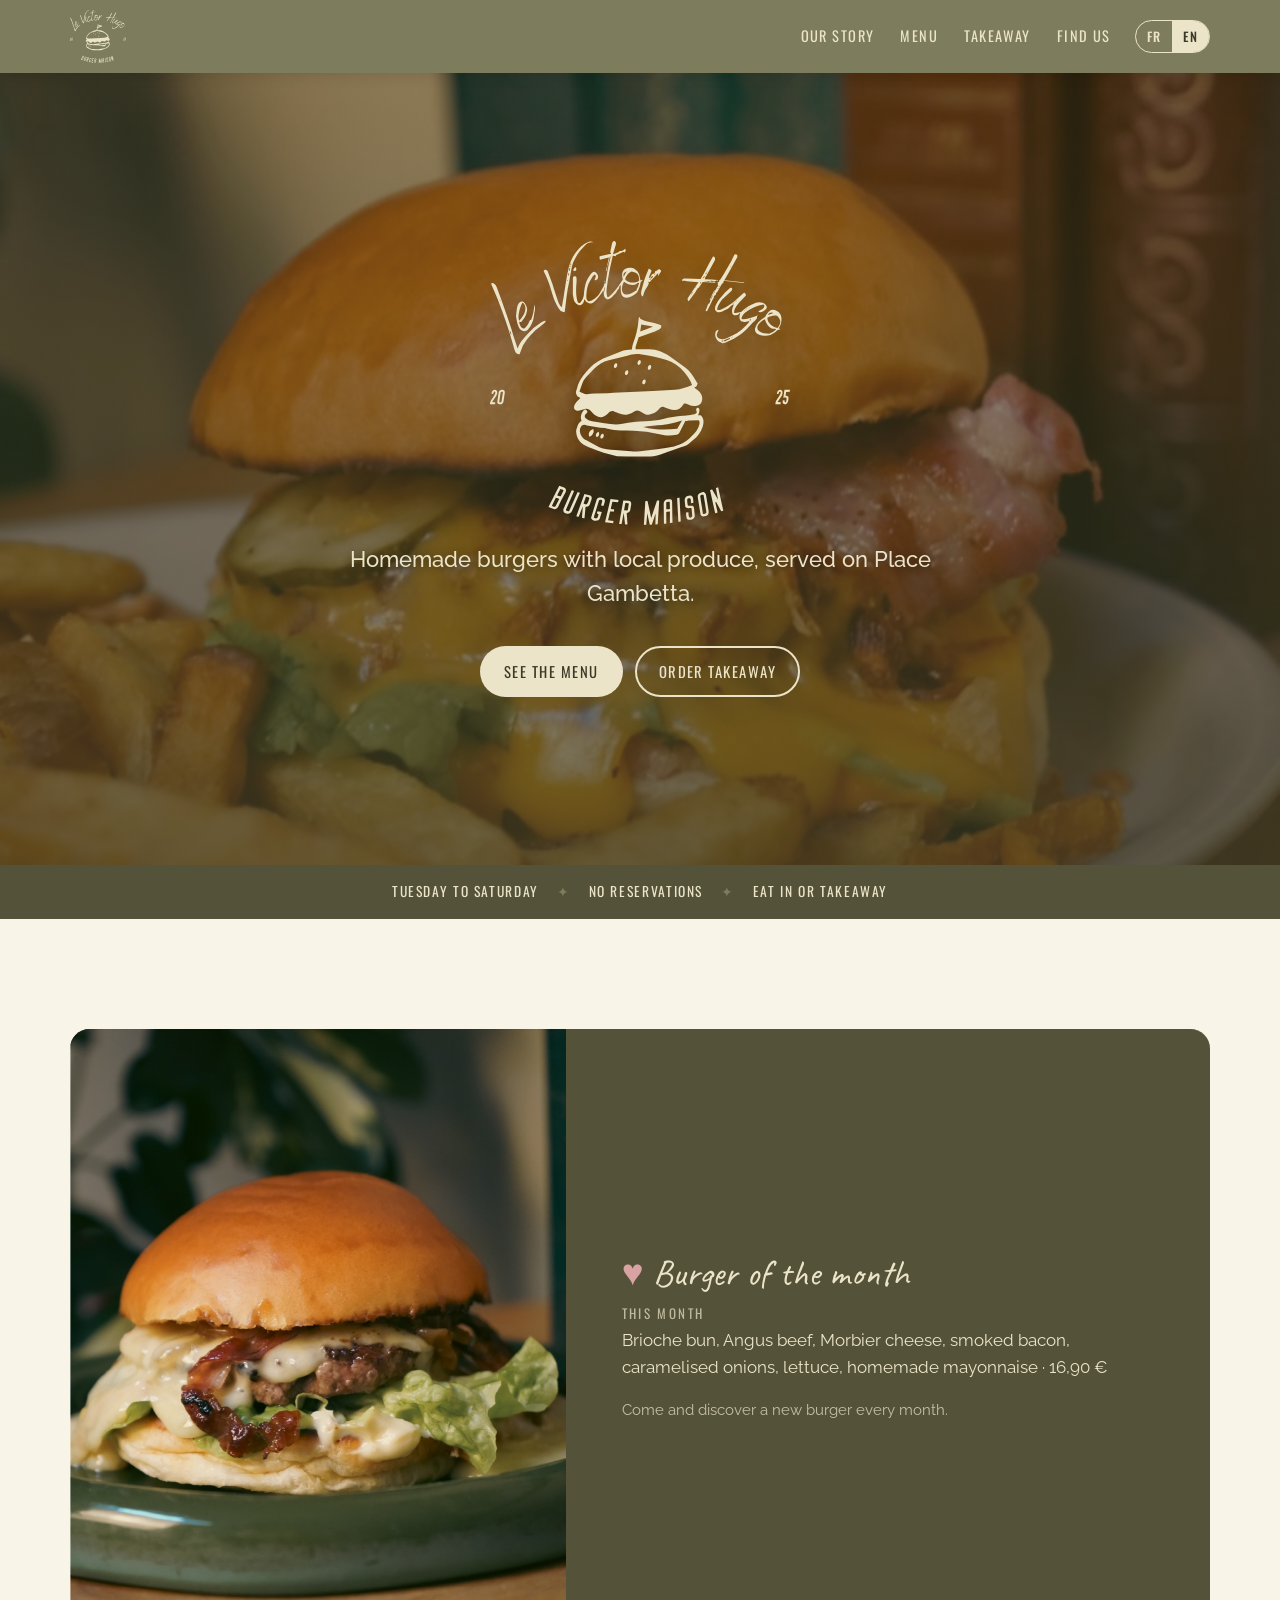
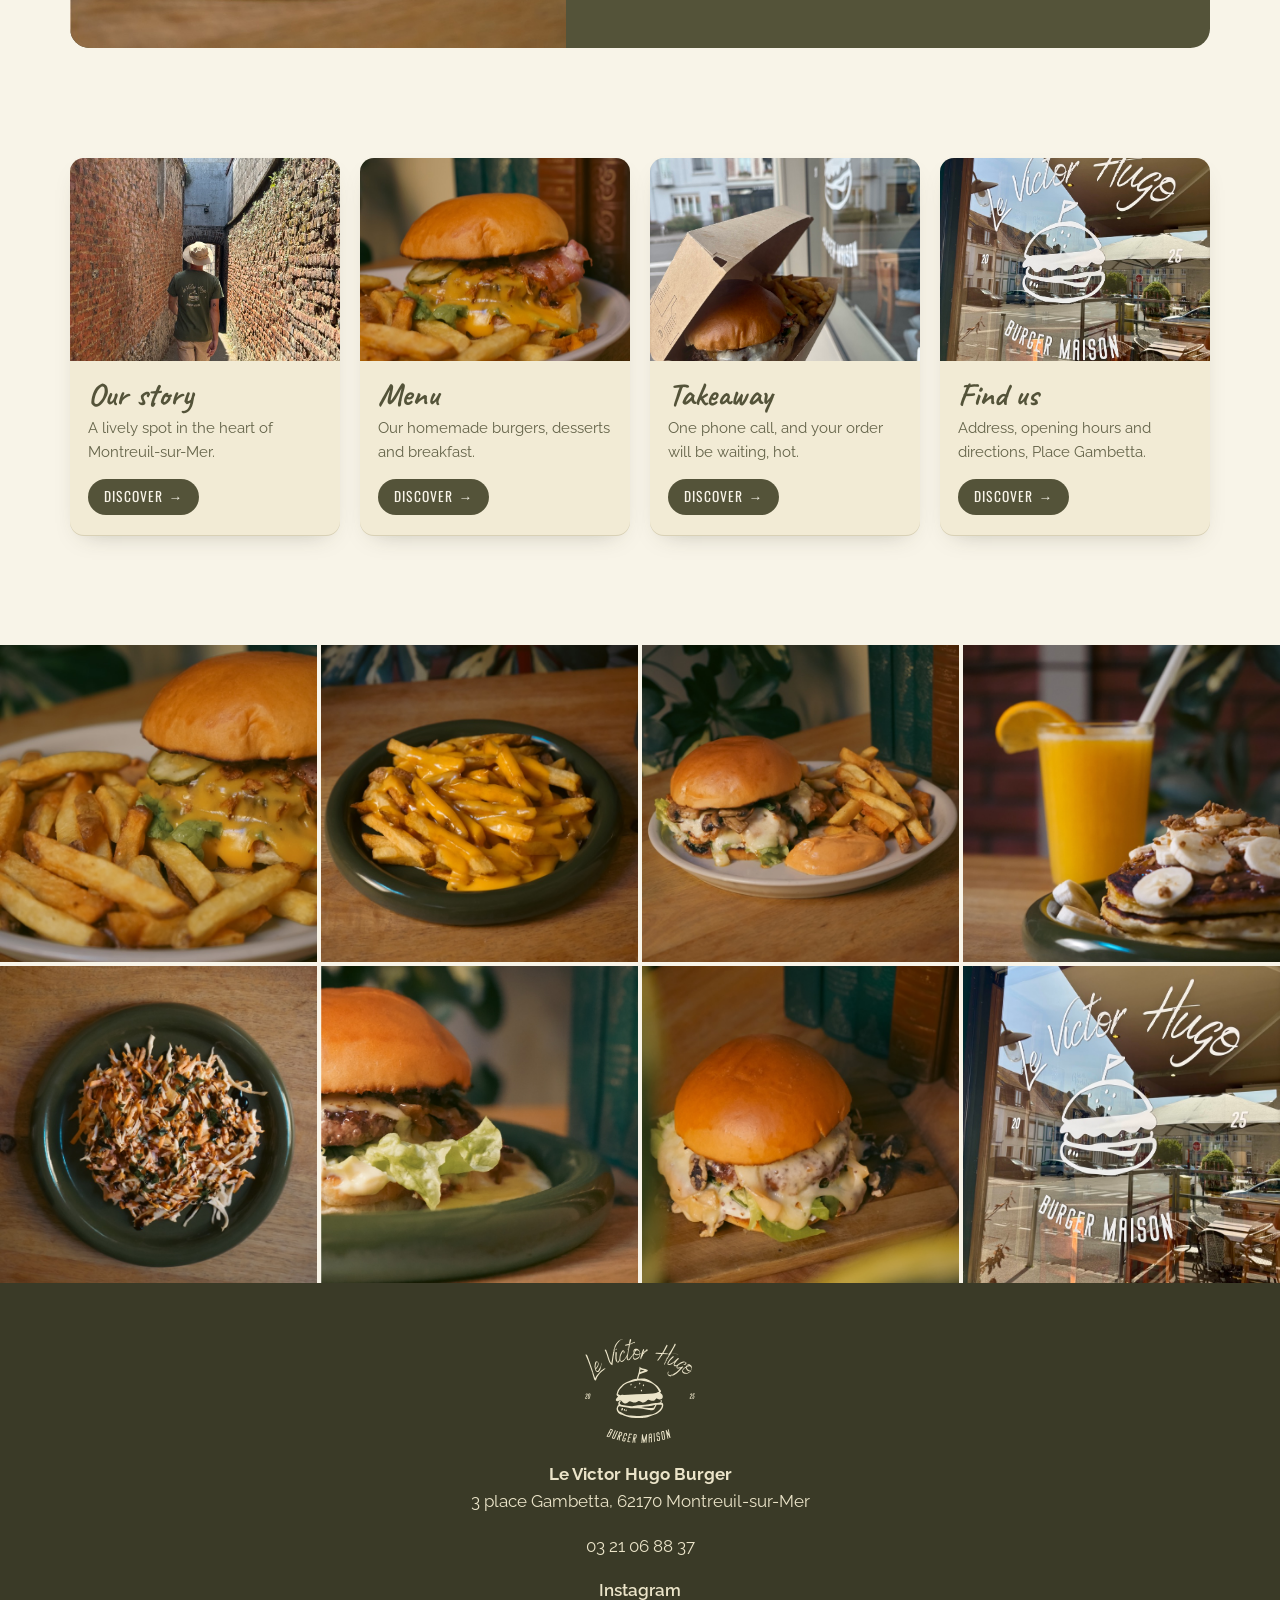
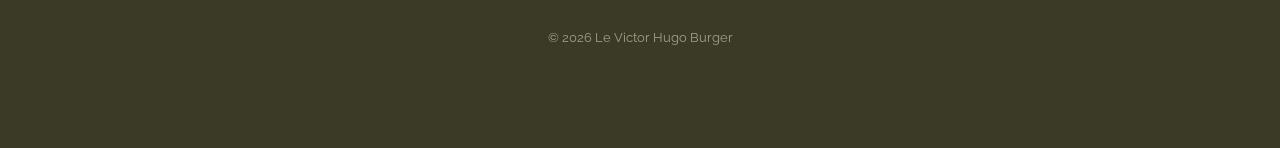
==== index.html @ 47c57224 "Site du Victor Hugo Burger" ====
<!doctype html>
<html lang="fr">
<head>
  <meta charset="utf-8">
  <meta name="viewport" content="width=device-width, initial-scale=1">
  <title>Le Victor Hugo Burger — Burgers maison à Montreuil-sur-Mer</title>
  <meta name="description" content="Burgers faits maison avec des produits locaux, sur la place Gambetta à Montreuil-sur-Mer. Terrasse, sans réservation, à emporter par téléphone au 03 21 06 88 37.">
  <link rel="icon" href="images/logo-olive.svg" type="image/svg+xml">
  <meta property="og:title" content="Le Victor Hugo Burger — Montreuil-sur-Mer">
  <meta property="og:description" content="Burgers maison, produits locaux, terrasse sur la place Gambetta.">
  <meta property="og:image" content="images/terrasse.jpg">
  <link rel="preconnect" href="https://fonts.googleapis.com">
  <link rel="preconnect" href="https://fonts.gstatic.com" crossorigin>
  <link href="https://fonts.googleapis.com/css2?family=Caveat:wght@500;700&family=Oswald:wght@400;500&family=Raleway:ital,wght@0,400;0,500;0,600;0,700;1,400&display=swap" rel="stylesheet">
  <link rel="stylesheet" href="style.css">
  <script type="application/ld+json">
  {
    "@context": "https://schema.org",
    "@type": "Restaurant",
    "name": "Le Victor Hugo Burger",
    "servesCuisine": "Burgers",
    "telephone": "+33321068837",
    "address": {
      "@type": "PostalAddress",
      "streetAddress": "3 place Gambetta",
      "postalCode": "62170",
      "addressLocality": "Montreuil-sur-Mer",
      "addressCountry": "FR"
    },
    "acceptsReservations": false,
    "openingHoursSpecification": [
      { "@type": "OpeningHoursSpecification", "dayOfWeek": ["Tuesday","Wednesday","Thursday","Friday","Saturday"], "opens": "12:00", "closes": "14:00" },
      { "@type": "OpeningHoursSpecification", "dayOfWeek": ["Tuesday","Wednesday","Thursday","Friday","Saturday"], "opens": "19:00", "closes": "21:30" }
    ]
  }
  </script>
</head>
<body>

  <div class="annonce" id="annonce" hidden></div>

  <header class="entete">
    <a href="index.html" class="entete-logo" aria-label="Le Victor Hugo Burger, accueil">
      <img src="images/logo-beige.svg" alt="" width="56" height="53">
    </a>
    <nav class="menu" aria-label="Navigation principale">
      <a href="histoire.html" data-t="nav.histoire">Notre histoire</a>
      <a href="carte.html" data-t="nav.carte">La carte</a>
      <a href="emporter.html" data-t="nav.emporter">À emporter</a>
      <a href="infos.html" data-t="nav.infos">Infos &amp; accès</a>
    </nav>
    <div class="langues" role="group" aria-label="Langue / Language">
      <button type="button" data-lang="fr" aria-pressed="true">FR</button>
      <button type="button" data-lang="en" aria-pressed="false">EN</button>
    </div>
  </header>

  <main>
    <!-- ===== Accueil ===== -->
    <section class="hero">
      <video class="hero-photo" autoplay muted loop playsinline preload="auto" poster="images/photographe/burger-victor-hugo.jpg" aria-hidden="true">
        <source src="videos/burger-victor-hugo.mp4" type="video/mp4">
      </video>
      <div class="hero-contenu">
        <img class="hero-logo" src="images/logo-beige.svg" alt="Le Victor Hugo — Burger maison" width="260" height="246">
        <p class="hero-accroche" data-c="accroche"></p>
        <div class="boutons">
          <a class="bouton bouton-clair" href="carte.html" data-t="hero.carte">Voir la carte</a>
          <a class="bouton bouton-contour" data-tel href="#"><span data-t="hero.emporter">Commander à emporter</span></a>
        </div>
      </div>
    </section>

    <!-- ===== Bandeau infos ===== -->
    <ul class="bandeau">
      <li data-t="bandeau.jours">Du mardi au samedi</li>
      <li data-t="bandeau.resa">Sans réservation</li>
      <li data-t="bandeau.surplace">Sur place ou à emporter</li>
    </ul>

    <!-- ===== Burger du moment ===== -->
    <section class="accueil-moment conteneur">
      <article class="moment" id="moment">
        <img src="" alt="" loading="lazy">
        <div class="moment-texte">
          <p class="moment-etiquette"><span aria-hidden="true">♥</span> <span data-t="moment.titre">Burger du moment</span></p>
          <p class="surtitre" id="moment-mois"></p>
          <h3 id="moment-nom"></h3>
          <p id="moment-desc"></p>
          <p class="moment-note" data-t="moment.note">Venez découvrir chaque mois un nouveau burger.</p>
        </div>
      </article>
    </section>

    <!-- ===== Vers les autres pages ===== -->
    <section class="pages conteneur" aria-label="Découvrir le Victor Hugo">
      <a class="page-carte" href="histoire.html">
        <img src="images/montreuil.jpg" alt="" loading="lazy">
        <span class="page-titre" data-t="nav.histoire">Notre histoire</span>
        <span class="page-texte" data-t="accueil.histoire">Un lieu de vie au cœur de Montreuil-sur-Mer.</span>
        <span class="page-bouton"><span data-t="accueil.voir">Découvrir</span> <span aria-hidden="true">→</span></span>
      </a>
      <a class="page-carte" href="carte.html">
        <img src="images/photographe/burger-victor-hugo.jpg" alt="" loading="lazy">
        <span class="page-titre" data-t="nav.carte">La carte</span>
        <span class="page-texte" data-t="accueil.carte">Nos burgers maison, les desserts et le petit-déjeuner.</span>
        <span class="page-bouton"><span data-t="accueil.voir">Découvrir</span> <span aria-hidden="true">→</span></span>
      </a>
      <a class="page-carte" href="emporter.html">
        <img src="images/a-emporter.jpg" alt="" loading="lazy">
        <span class="page-titre" data-t="nav.emporter">À emporter</span>
        <span class="page-texte" data-t="accueil.emporter">Un coup de fil, et votre commande vous attend bien chaude.</span>
        <span class="page-bouton"><span data-t="accueil.voir">Découvrir</span> <span aria-hidden="true">→</span></span>
      </a>
      <a class="page-carte" href="infos.html">
        <img src="images/vitrine.jpg" alt="" loading="lazy">
        <span class="page-titre" data-t="nav.infos">Infos &amp; accès</span>
        <span class="page-texte" data-t="accueil.infos">Adresse, horaires et itinéraire, place Gambetta.</span>
        <span class="page-bouton"><span data-t="accueil.voir">Découvrir</span> <span aria-hidden="true">→</span></span>
      </a>
    </section>

    <!-- ===== Galerie ===== -->
    <section class="galerie" aria-label="Photos">
      <img src="images/photographe/burger-victor-hugo-frites.jpg" alt="Le burger Victor Hugo et ses frites maison" loading="lazy">
      <img src="images/photographe/frites.jpg" alt="Frites maison au cheddar" loading="lazy">
      <img src="images/photographe/galerie-poulet-raoul.jpg" alt="Le Poulet Raoul, frites maison et sauce" loading="lazy">
      <img src="images/photographe/galerie-pancakes.jpg" alt="Pancakes à la banane et jus d’orange pressé" loading="lazy">
      <img src="images/photographe/coleslaw.jpg" alt="Coleslaw maison" loading="lazy">
      <img src="images/photographe/galerie-burger-du-moment.jpg" alt="Le burger du moment en gros plan" loading="lazy">
      <img src="images/photographe/galerie-vege.jpg" alt="Le Végé d’automne au Saint-Nectaire" loading="lazy">
      <img src="images/vitrine.jpg" alt="La vitrine du Victor Hugo donnant sur la place" loading="lazy">
    </section>
  </main>

  <footer class="pied">
    <img src="images/logo-beige.svg" alt="" width="110" height="104">
    <p><strong>Le Victor Hugo Burger</strong><br><span data-c="adresse"></span></p>
    <p><a data-tel href="#"><span data-c="telephone"></span></a></p>
    <p class="reseaux" id="reseaux"></p>
    <p class="pied-petit">© <span id="annee"></span> Le Victor Hugo Burger</p>
  </footer>

  <a class="appel-mobile" data-tel href="#"><span data-t="mobile.appel">Commander à emporter</span></a>

  <script src="contenu.js"></script>
  <script src="app.js"></script>
</body>
</html>
---- style.css ----
/* Couleurs reprises du logo */
:root {
  --olive: #7d7c5c;
  --olive-fonce: #545339;
  --olive-tres-fonce: #3a3a27;
  --beige: #f2ebd5;
  --beige-clair: #f8f4e8;
  --beige-logo: #ebe4c9;
  --bordeaux: #8a2c2c;
  --texte: #33321f;
  --texte-doux: #646349;
  --ligne: #d9d1b6;

  --script: "Caveat", cursive;
  --titre: "Oswald", "Arial Narrow", sans-serif;
  --corps: "Raleway", system-ui, sans-serif;

  --rayon: 14px;
  --largeur: 1140px;
}

* { box-sizing: border-box; }
html { scroll-behavior: smooth; scroll-padding-top: 76px; }
body {
  margin: 0;
  background: var(--beige-clair);
  color: var(--texte);
  font: 17px/1.6 var(--corps);
  -webkit-font-smoothing: antialiased;
}
img { max-width: 100%; display: block; }
a { color: inherit; }
h1, h2, h3, h4 { margin: 0 0 .5em; line-height: 1.15; }
h2, .titre-page {
  font-family: var(--script);
  font-weight: 700;
  font-size: clamp(1.7rem, 3.6vw, 3.1rem);
  color: var(--olive-fonce);
  letter-spacing: -.01em;
  white-space: nowrap; /* les titres tiennent sur une seule ligne */
}
h3 {
  font-family: var(--titre);
  font-weight: 500;
  text-transform: uppercase;
  letter-spacing: .06em;
  font-size: 1.15rem;
  color: var(--olive-tres-fonce);
}
h4 { font-family: var(--script); font-size: 1.7rem; font-weight: 700; color: var(--olive-fonce); margin-top: 1.2em; }
p { margin: 0 0 1em; }

.conteneur { width: min(var(--largeur), 100% - 32px); margin-inline: auto; }
.surtitre {
  font-family: var(--titre);
  text-transform: uppercase;
  letter-spacing: .18em;
  font-size: .82rem;
  color: var(--olive);
  margin-bottom: .2em;
}
section { padding-block: clamp(56px, 9vw, 110px); }

/* ---------- Boutons ---------- */
.boutons { display: flex; flex-wrap: wrap; gap: 12px; justify-content: center; }
.bouton {
  display: inline-flex; align-items: center; justify-content: center; gap: .4em;
  padding: .8em 1.5em;
  border-radius: 999px;
  font-family: var(--titre);
  text-transform: uppercase;
  letter-spacing: .1em;
  font-size: .92rem;
  text-decoration: none;
  border: 2px solid transparent;
  transition: background .2s, color .2s, transform .2s;
}
.bouton:hover { transform: translateY(-1px); }
.bouton-clair { background: var(--beige-logo); color: var(--olive-tres-fonce); }
.bouton-clair:hover { background: #fff; }
.bouton-contour { border-color: var(--beige-logo); color: var(--beige-logo); }
.bouton-contour:hover { background: var(--beige-logo); color: var(--olive-tres-fonce); }
.bouton-plein { background: var(--olive-fonce); color: var(--beige-logo); }
.bouton-plein:hover { background: var(--olive-tres-fonce); }
.bouton-grand { font-size: 1.05rem; padding: 1em 1.8em; margin-top: .5em; }

/* ---------- Annonce ---------- */
.annonce {
  background: var(--bordeaux); color: #fff; text-align: center;
  padding: .6em 16px; font-weight: 600; font-size: .95rem;
}

/* ---------- En-tête ---------- */
.entete {
  position: sticky; top: 0; z-index: 20;
  display: flex; align-items: center; gap: 24px;
  padding: 10px max(16px, (100% - var(--largeur)) / 2);
  background: var(--olive);
  color: var(--beige-logo);
  box-shadow: 0 2px 14px rgb(0 0 0 / .12);
}
.entete-logo img { width: 56px; height: auto; }
.menu { display: flex; gap: 26px; margin-left: auto; }
.menu a {
  text-decoration: none;
  font-family: var(--titre); text-transform: uppercase; letter-spacing: .1em; font-size: .9rem;
  padding-block: 4px; border-bottom: 2px solid transparent;
}
.menu a:hover, .menu a[aria-current="page"] { border-color: var(--beige-logo); }
.langues { display: flex; border: 1.5px solid var(--beige-logo); border-radius: 999px; overflow: hidden; }
.langues button {
  background: none; border: 0; color: var(--beige-logo); cursor: pointer;
  font: 500 .8rem var(--titre); letter-spacing: .1em; padding: 6px 11px;
}
.langues button[aria-pressed="true"] { background: var(--beige-logo); color: var(--olive-tres-fonce); }

/* ---------- Accueil ---------- */
.hero {
  position: relative; display: grid; place-items: center;
  min-height: min(88vh, 820px); padding: 40px 16px; overflow: hidden;
  isolation: isolate;
}
.hero-photo { position: absolute; inset: 0; width: 100%; height: 100%; object-fit: cover; z-index: -2; }
.hero::after {
  content: ""; position: absolute; inset: 0; z-index: -1;
  background: linear-gradient(180deg, rgb(58 58 39 / .35), rgb(58 58 39 / .7));
}
.hero-contenu { text-align: center; color: var(--beige-logo); max-width: 640px; }
.hero-logo { width: clamp(200px, 38vw, 300px); height: auto; margin: 0 auto 18px; filter: drop-shadow(0 4px 18px rgb(0 0 0 / .35)); }
.hero-accroche { font-size: clamp(1.1rem, 2.4vw, 1.35rem); font-weight: 500; margin-bottom: 1.6em; text-shadow: 0 1px 10px rgb(0 0 0 / .4); }

/* ---------- Bandeau ---------- */
.bandeau {
  list-style: none; margin: 0; padding: 16px;
  display: flex; flex-wrap: wrap; justify-content: center; gap: 8px 0;
  background: var(--olive-fonce); color: var(--beige-logo);
  font-family: var(--titre); text-transform: uppercase; letter-spacing: .12em; font-size: .85rem;
}
.bandeau li { display: flex; align-items: center; }
.bandeau li + li::before { content: "✦"; color: var(--olive); margin: 0 18px; }

/* ---------- Histoire ---------- */
.histoire { display: grid; grid-template-columns: 1.1fr 1fr; gap: clamp(32px, 6vw, 80px); align-items: center; }
.histoire-texte p { color: var(--texte-doux); }
.histoire-photos { display: grid; grid-template-columns: 1fr 1fr; gap: 14px; }
.histoire-photos img { border-radius: var(--rayon); aspect-ratio: 3 / 4; object-fit: cover; width: 100%; }
.histoire-photos img:last-child { margin-top: 48px; }

/* ---------- Carte ---------- */
.carte { background: var(--beige); }
.carte .surtitre, .carte h1, .carte h2, .carte-intro { text-align: center; }
.carte-intro { color: var(--texte-doux); margin-bottom: 2.4em; }
.carte-intro strong {
  font-family: var(--script); font-size: 1.9rem; color: var(--olive-fonce);
  border: 2px solid var(--olive); border-radius: 50%; padding: 0 .45em; display: inline-block;
  transform: rotate(-4deg); margin-left: .2em;
}
.burgers { display: grid; grid-template-columns: repeat(4, 1fr); gap: 20px; }
.burger {
  background: var(--beige-clair); border-radius: var(--rayon); overflow: hidden;
  box-shadow: 0 1px 0 var(--ligne), 0 10px 24px -14px rgb(58 58 39 / .35);
  display: flex; flex-direction: column;
}
.burger img { aspect-ratio: 4 / 5; object-fit: cover; width: 100%; }
.burger-corps { padding: 18px 18px 20px; }
.burger-corps p { color: var(--texte-doux); font-size: .95rem; margin: 0; }
.pastille {
  display: inline-block; vertical-align: middle;
  background: var(--olive); color: var(--beige-logo);
  font: 500 .66rem var(--titre); letter-spacing: .1em; padding: 3px 8px; border-radius: 999px;
}

.moment {
  margin-top: 36px;
  display: grid; grid-template-columns: 1fr 1.3fr; align-items: center;
  background: var(--olive-fonce); color: var(--beige-logo);
  border-radius: calc(var(--rayon) * 1.4); overflow: hidden;
}
.moment img { width: 100%; height: 100%; object-fit: cover; min-height: 320px; }
.moment-texte { padding: clamp(28px, 5vw, 56px); }
.moment-etiquette { font-family: var(--script); font-size: 2.3rem; line-height: 1; margin-bottom: .3em; }
.moment-etiquette span:first-child { color: #d9a3a3; }
.moment .surtitre { color: var(--beige-logo); opacity: .7; text-align: left; }
.moment h3:empty { display: none; }
.histoire > *, .emporter-grille > *, .infos-grille > *, .moment > *, .carte-bas > *, .burgers > * { min-width: 0; }
.moment h3 { color: #fff; font-size: 1.5rem; }
.moment-note { opacity: .75; font-size: .92rem; margin: 0; }

.carte-bas { display: grid; grid-template-columns: repeat(3, 1fr); gap: 20px; margin-top: 36px; }
.bloc { background: var(--beige-clair); border: 1.5px solid var(--ligne); border-radius: var(--rayon); padding: 26px; }
.bloc h3 { font-family: var(--script); text-transform: none; letter-spacing: 0; font-size: 2.1rem; font-weight: 700; color: var(--olive-fonce); }
.bloc-sous { font-style: italic; color: var(--texte-doux); font-size: .92rem; margin-top: -.4em; }
.bloc-detail { color: var(--texte-doux); font-size: .9rem; }
.prix-liste { list-style: none; margin: 0 0 1em; padding: 0; }
.prix-liste li {
  display: flex; flex-wrap: wrap; align-items: baseline; gap: 0 8px;
  padding: 7px 0; border-bottom: 1px dotted var(--ligne);
}
.prix-liste li > span:first-child { flex: 1; font-weight: 600; }
.prix-liste .prix { font-family: var(--titre); color: var(--olive-fonce); white-space: nowrap; }
.prix-liste small { width: 100%; color: var(--texte-doux); font-style: italic; }
.allergenes { text-align: center; color: var(--texte-doux); font-size: .92rem; margin: 32px 0 0; }

/* ---------- Le matin ---------- */
.matin { display: grid; grid-template-columns: 1fr 1.2fr; gap: clamp(32px, 6vw, 72px); align-items: center; max-width: 1000px; }
.matin > * { min-width: 0; }
.matin-photos { display: grid; grid-template-columns: 1fr 1fr; gap: 14px; }
.matin-photos img { width: 100%; aspect-ratio: 3 / 4; object-fit: cover; border-radius: var(--rayon); }
.matin-photos img:last-child { margin-top: 48px; }
.formule { border-left: 4px solid var(--olive); padding: 6px 0 6px 20px; margin-top: 1.4em; }
.formule-titre { font-family: var(--titre); text-transform: uppercase; letter-spacing: .08em; font-size: 1.1rem; margin-bottom: .3em; }
.formule-titre strong { color: var(--olive-fonce); margin-left: .4em; }
.formule p:last-child { margin: 0; }
.formule-choix { color: var(--texte-doux); }
.formule-option { color: var(--texte-doux); font-style: italic; }
.matin-gourmands { margin: 1.4em 0 0; font-family: var(--script); font-size: 1.6rem; line-height: 1.25; color: var(--olive-fonce); }

/* ---------- À emporter ---------- */
.emporter { background: var(--olive); color: var(--beige-logo); }
.emporter h1, .emporter h2 { color: #fff; }
.emporter .surtitre { color: var(--beige-logo); opacity: .75; }
.emporter-grille { display: grid; grid-template-columns: 1.2fr 1fr; gap: clamp(32px, 6vw, 80px); align-items: center; }
.emporter-grille > img { border-radius: var(--rayon); aspect-ratio: 4 / 5; object-fit: cover; width: 100%; }
.etapes { list-style: none; counter-reset: etape; padding: 0; margin: 1.6em 0 1.8em; display: grid; gap: 16px; }
.etapes li { counter-increment: etape; display: grid; grid-template-columns: 44px 1fr; column-gap: 14px; }
.etapes li::before {
  content: counter(etape); grid-row: span 2;
  width: 44px; height: 44px; border-radius: 50%; display: grid; place-items: center;
  background: var(--beige-logo); color: var(--olive-tres-fonce); font: 500 1.2rem var(--titre);
}
.etapes strong { color: #fff; }
.etapes span { opacity: .85; font-size: .95rem; }
.emporter .bouton-plein { background: var(--beige-logo); color: var(--olive-tres-fonce); }
.emporter .bouton-plein:hover { background: #fff; }
.bientot { margin-top: 1.2em; font-size: .9rem; opacity: .75; font-style: italic; }

/* ---------- Infos ---------- */
.infos-grille { display: grid; grid-template-columns: 1fr 1.3fr; gap: clamp(28px, 5vw, 60px); margin-top: 1.4em; }
.infos h3 { margin-top: 1.6em; }
.infos h3:first-child { margin-top: 0; }
.adresse { font-size: 1.15rem; font-weight: 600; }
.acces { padding-left: 1.2em; margin: 0 0 1.4em; color: var(--texte-doux); }
.acces li::marker { color: var(--olive); }
.horaires { display: grid; grid-template-columns: auto 1fr; gap: 6px 18px; margin: 0 0 1em; }
.horaires dt { font-weight: 700; }
.horaires dd { margin: 0; color: var(--texte-doux); }
.plan { width: 100%; height: 100%; min-height: 380px; border: 0; border-radius: var(--rayon); }

/* ---------- Galerie ---------- */
.galerie {
  padding: 0; display: grid; grid-template-columns: repeat(4, 1fr); gap: 4px;
}
.galerie img { width: 100%; aspect-ratio: 1; object-fit: cover; }

/* ---------- Pied de page ---------- */
.pied {
  background: var(--olive-tres-fonce); color: var(--beige-logo);
  text-align: center; padding: 56px 16px 100px;
}
.pied img { margin: 0 auto 18px; }
.pied a { text-decoration: none; }
.pied a:hover { text-decoration: underline; }
.reseaux { display: flex; justify-content: center; flex-wrap: wrap; gap: 8px 22px; font-weight: 600; }
.pied-petit { font-size: .8rem; opacity: .6; margin: 24px 0 0; }

/* ---------- Accueil : burger du moment et vignettes des pages ---------- */
.accueil-moment { padding-bottom: 0; }
.accueil-moment .moment { margin-top: 0; }
.pages { display: grid; grid-template-columns: repeat(4, 1fr); gap: 20px; }
.pages > * { min-width: 0; }
.page-carte {
  display: flex; flex-direction: column; text-decoration: none;
  background: var(--beige); border-radius: var(--rayon); overflow: hidden;
  box-shadow: 0 1px 0 var(--ligne), 0 10px 24px -14px rgb(58 58 39 / .35);
  transition: transform .2s;
}
.page-carte:hover { transform: translateY(-3px); }
.page-carte img { width: 100%; aspect-ratio: 4 / 3; object-fit: cover; }
.page-titre { font: 700 2rem/1.1 var(--script); color: var(--olive-fonce); padding: 16px 18px 4px; }
.page-texte { color: var(--texte-doux); font-size: .95rem; padding: 0 18px 14px; }
.page-bouton {
  margin: auto 18px 20px; align-self: flex-start;
  display: inline-flex; gap: .4em; align-items: center;
  background: var(--olive-fonce); color: var(--beige-clair);
  font-family: var(--titre, inherit); text-transform: uppercase; letter-spacing: .08em; font-size: .85rem;
  padding: .55em 1.2em; border-radius: 999px; transition: background .2s, gap .2s;
}
.page-carte:hover .page-bouton { background: var(--olive-tres-fonce); gap: .8em; }
.page-carte img { transition: transform .4s; }
.page-carte:hover img { transform: scale(1.04); }

/* ---------- Bouton en bas de page vers la page suivante ---------- */
.suite { padding-block: 0 clamp(48px, 7vw, 80px); text-align: center; }
.carte + .matin + .suite, .emporter + .suite { padding-top: clamp(40px, 6vw, 64px); }

/* ---------- Desserts en vignettes (page carte) ---------- */
.desserts-titre { text-align: center; margin-top: 56px; }
.desserts { display: grid; grid-template-columns: repeat(5, 1fr); gap: 16px; }
.desserts > * { min-width: 0; }
.dessert {
  background: var(--beige-clair); border-radius: var(--rayon); overflow: hidden;
  box-shadow: 0 1px 0 var(--ligne), 0 10px 24px -14px rgb(58 58 39 / .35);
  display: flex; flex-direction: column;
}
.dessert img { width: 100%; aspect-ratio: 4 / 5; object-fit: cover; }
.dessert-corps { padding: 14px 16px 16px; }
.dessert h3 { display: flex; justify-content: space-between; gap: 8px; font-size: 1rem; margin-bottom: .3em; }
.dessert h3 .prix { color: var(--olive-fonce); white-space: nowrap; }
.dessert p { margin: 0; color: var(--texte-doux); font-size: .88rem; font-style: italic; }
/* dessert sans photo : carte olive avec le nom au centre */
.dessert.sans-photo { background: var(--olive-fonce); justify-content: center; text-align: center; }
.dessert.sans-photo h3 { flex-direction: column; align-items: center; color: var(--beige-logo); font-size: 1.3rem; }
.dessert.sans-photo h3 .prix { color: var(--beige-logo); opacity: .8; }

/* ---------- Photos frites et coleslaw (bloc « À côté ») ---------- */
.cote-photos { display: grid; grid-template-columns: 1fr 1fr; gap: 10px; margin-bottom: 10px; }
.cote-photos img { width: 100%; aspect-ratio: 1; object-fit: cover; border-radius: calc(var(--rayon) * .7); }

/* ---------- Infos : photo de la terrasse ---------- */
.infos-photo { padding: 0; }
.infos-photo img { width: 100%; height: min(60vh, 520px); object-fit: cover; }

/* ---------- Bouton d'appel fixe (mobile) ---------- */
.appel-mobile { display: none; }

/* ---------- Tablette ---------- */
@media (max-width: 980px) {
  .burgers { grid-template-columns: repeat(2, 1fr); }
  .carte-bas { grid-template-columns: 1fr 1fr; }
  .pages { grid-template-columns: 1fr 1fr; }
  .desserts { grid-template-columns: repeat(3, 1fr); }
  .carte-bas .bloc:last-child { grid-column: 1 / -1; }
}

/* ---------- Téléphone ---------- */
@media (max-width: 720px) {
  body { font-size: 16px; }
  /* le menu passe sur une deuxième ligne, qu'on peut faire glisser */
  .entete { flex-wrap: wrap; row-gap: 4px; padding-bottom: 6px; }
  .menu { order: 3; width: 100%; margin-left: 0; gap: 10px; justify-content: space-between; overflow-x: auto; white-space: nowrap; scrollbar-width: none; }
  .menu a { font-size: .74rem; letter-spacing: .06em; flex: none; }
  .desserts { grid-template-columns: 1fr 1fr; gap: 12px; }
  .pages { gap: 12px; }
  .page-titre { font-size: 1.6rem; padding: 12px 14px 2px; }
  .page-texte { font-size: .85rem; padding: 0 14px 10px; }
  .page-bouton { margin: auto 14px 14px; font-size: .74rem; padding: .5em 1em; }
  .langues { margin-left: auto; }
  .entete-logo img { width: 46px; }
  .histoire, .emporter-grille, .infos-grille, .moment, .carte-bas { grid-template-columns: 1fr; }
  .carte-bas .bloc:last-child { grid-column: auto; }
  .histoire-photos img:last-child { margin-top: 28px; }
  /* Sur téléphone, les photos passent avant le texte */
  .histoire-photos, .emporter-grille > img { order: -1; }
  .histoire-photos img { aspect-ratio: 4 / 5; }
  .emporter-grille > img { aspect-ratio: 4 / 3; }
  .infos-photo img { height: 38vh; }
  .burgers { grid-template-columns: 1fr 1fr; gap: 12px; }
  .burger-corps { padding: 14px; }
  .burger-corps p { font-size: .85rem; }
  .moment img { min-height: 0; aspect-ratio: 4 / 3; }
  .matin { grid-template-columns: 1fr; }
  .matin-photos img:last-child { margin-top: 28px; }
  .plan { min-height: 300px; }
  .galerie { grid-template-columns: repeat(2, 1fr); }
  .bandeau { gap: 6px 20px; font-size: .78rem; }
  .bandeau li + li::before { display: none; }
  .appel-mobile {
    display: flex; align-items: center; justify-content: center;
    position: fixed; left: 16px; right: 16px; bottom: 14px; z-index: 30;
    padding: 14px; border-radius: 999px;
    background: var(--olive-fonce); color: var(--beige-logo); text-decoration: none;
    font: 500 1rem var(--titre); text-transform: uppercase; letter-spacing: .1em;
    box-shadow: 0 8px 24px rgb(0 0 0 / .3);
  }
  .appel-mobile::before { content: "☎"; margin-right: .5em; }
}
@media (max-width: 420px) {
  .burgers { grid-template-columns: 1fr; }
}
@media (prefers-reduced-motion: reduce) {
  html { scroll-behavior: auto; }
  .bouton { transition: none; }
}
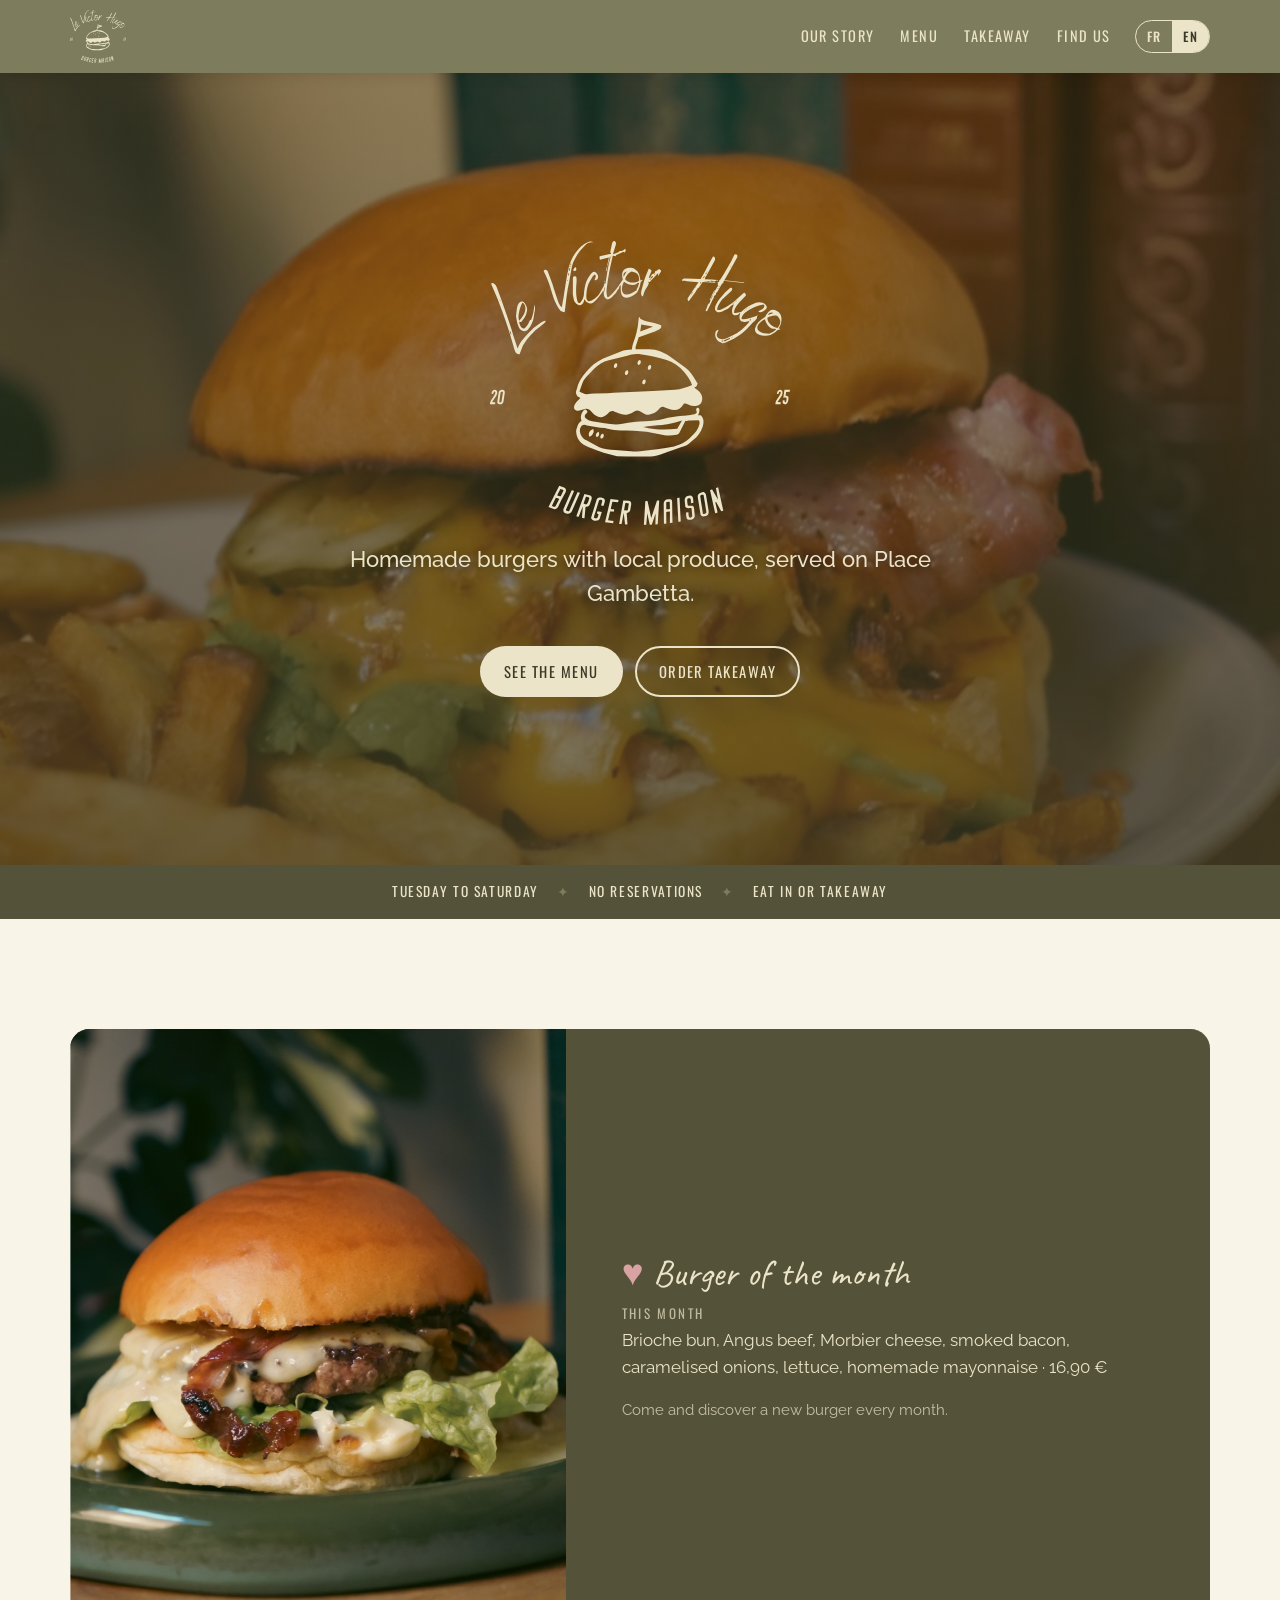
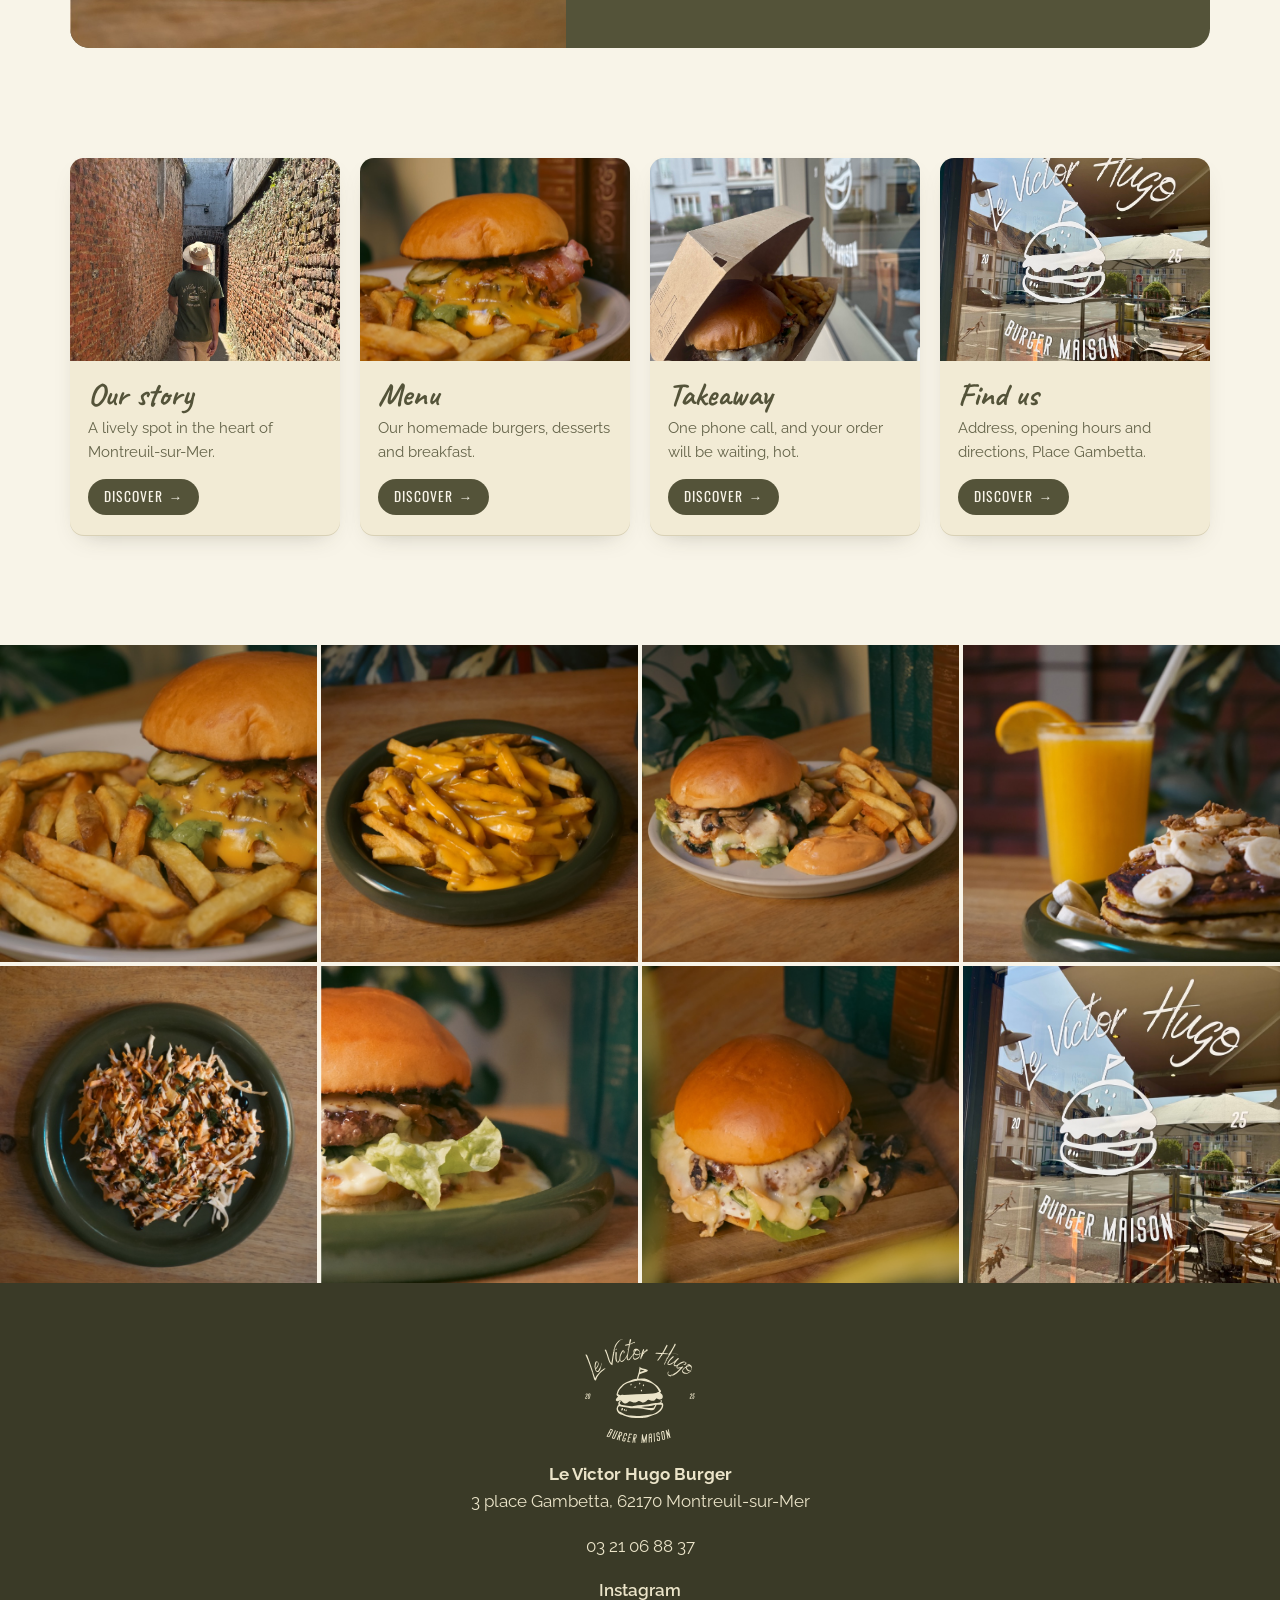
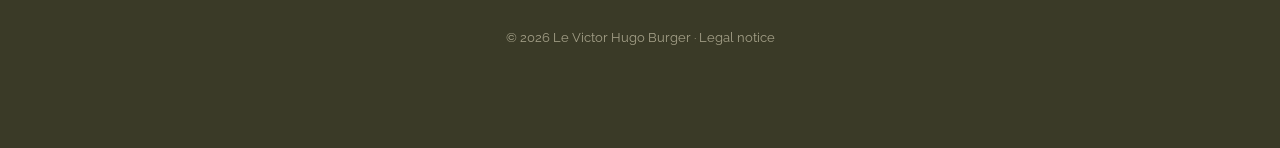
==== commit 48ab874b: "Mentions légales, sitemap.xml et robots.txt - Page mentions-legales.html, avec un lien en bas de tou" ====
--- a/index.html
+++ b/index.html
@@ -138,7 +138,7 @@
     <p><strong>Le Victor Hugo Burger</strong><br><span data-c="adresse"></span></p>
     <p><a data-tel href="#"><span data-c="telephone"></span></a></p>
     <p class="reseaux" id="reseaux"></p>
-    <p class="pied-petit">© <span id="annee"></span> Le Victor Hugo Burger</p>
+    <p class="pied-petit">© <span id="annee"></span> Le Victor Hugo Burger · <a href="mentions-legales.html" data-t="pied.mentions">Mentions légales</a></p>
   </footer>
 
   <a class="appel-mobile" data-tel href="#"><span data-t="mobile.appel">Commander à emporter</span></a>
--- a/style.css
+++ b/style.css
@@ -381,3 +381,11 @@
   html { scroll-behavior: auto; }
   .bouton { transition: none; }
 }
+
+/* ---------- Mentions légales ---------- */
+.legal { max-width: 780px; padding-top: clamp(40px, 6vw, 72px); padding-bottom: clamp(48px, 7vw, 88px); }
+.legal h2 { font-size: clamp(1.5rem, 3vw, 2rem); margin: 1.6em 0 .4em; white-space: normal; }
+.legal p { color: var(--texte-doux); }
+.legal a { color: var(--olive-fonce); }
+.a-completer { background: #fff1a8; color: #6b5300; padding: 0 .3em; border-radius: 4px; font-weight: 600; }
+.legal-maj { margin-top: 2.4em; font-size: .85rem; }
